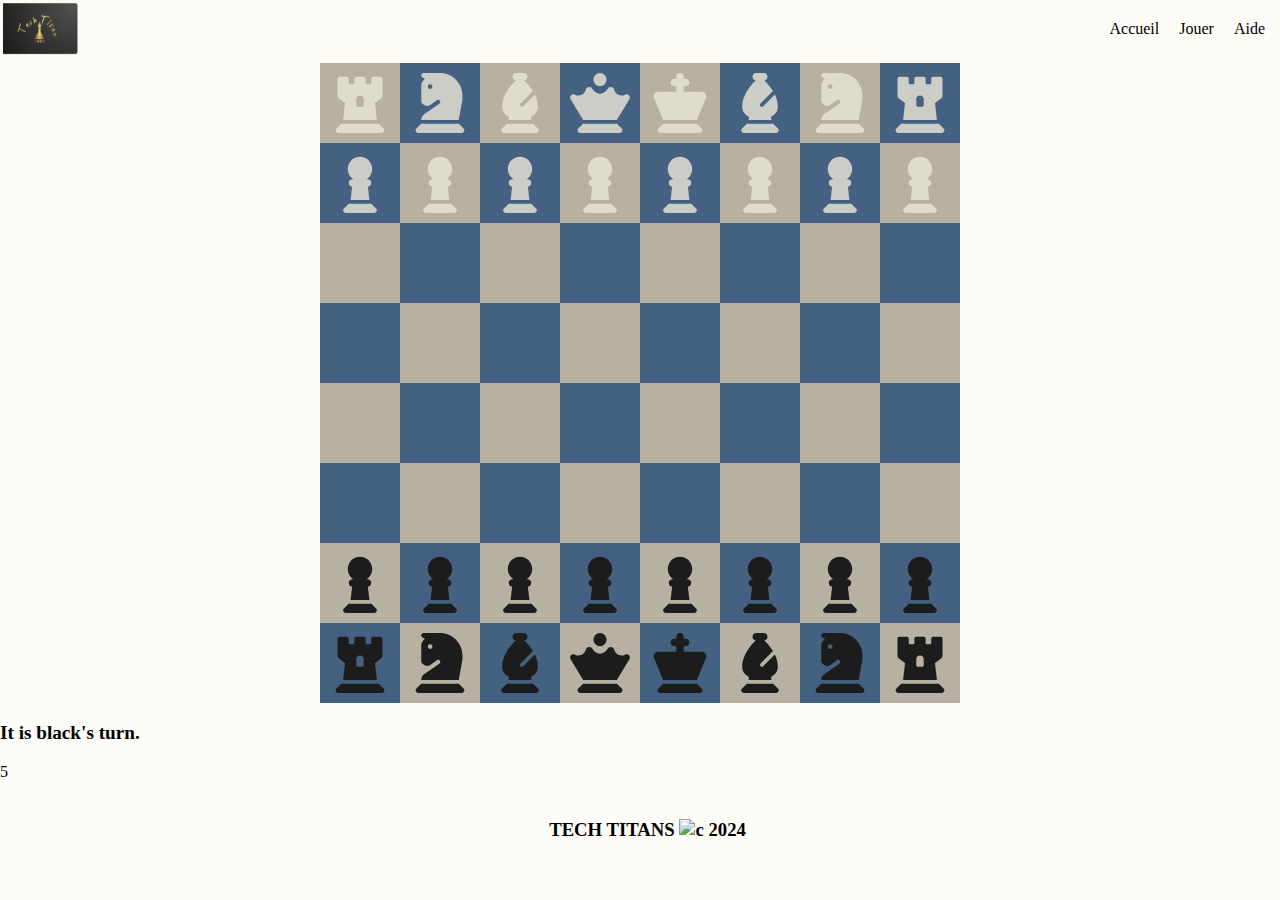
==== GAME/index.html @ 9e8c2971 "29/07/2024" ====
<!DOCTYPE html>
<html lang="en">
<head>
    <meta charset="UTF-8">
    <meta name="viewport" content="width=device-width, initial-scale=1.0">
    <link rel="stylesheet" href="style.css">
    <title>Échec</title>
</head>
<body>

<header>
    <img src="Logo.jpg" alt="logo">
    <nav>
        <ul>
            <li><a href="#">Accueil</a></li>
            <li><a href="#">Jouer</a></li>
            <li><a href="#">Aide</a></li>
        </ul>
    </nav>
</header>

<!-- Contenu de mon plateau d'échecs -->
<div id="gameBoard"></div>

<!-- Affiche à qui est le tour -->
<p class="turnbar">It is <span id="player"></span>'s turn.</p>
<!-- Affiche les mouvements du jeu -->
<p class="info-display" id="info-display"></p>
<!-- Les messages d'erreur s'il y en a -->5
<p class="err" id="err"></p>

<script src="plateau.js"></script>

<footer>
    <h3>TECH TITANS <img src="images/footer.jpg" alt="c"> 2024</h3>
</footer>

</body>
</html>
---- GAME/style.css ----
body {
    margin: 0;
    padding: 0;
    width: 100%;
    font-family: Cambria, Cochin, Georgia, Times, 'Times New Roman', serif;
    background-color: rgb(254, 252, 247);
}

header {
    padding: 0;
    display: flex;
    justify-content: space-between;
    align-items: center;
}

header img {
    padding: 3px;
    width: 75px;
}

nav {
    padding: 0 15px 0 9px;
    display: flex;
    justify-content: space-between;
    align-items: center;
}

nav ul {
    display: flex;
    gap: 20px;
}

nav ul li {
    list-style: none;
}

nav ul a {
    color: black;
    text-decoration: none;
    cursor: pointer;
    transition: color 0.5s, background-color 0.5s;
}

/* Chessboard styles */
h1 {
    margin-bottom: 60px;
    display: flex;
    justify-content: center;
}

p {
    font-size: larger;
    font-weight: bold;
}

#gameBoard {
    width: 640px;
    height: 640px;
    background-color: black;
    display: flex;
    flex-wrap: wrap;
    margin: 5px auto;
}

.square {
    height: 80px;
    width: 80px;
    position: relative;
}

.square svg {
    width: 60px;
    height: 60px;
    margin: 10px;
    position: relative;
    z-index: 9;
}

.beige {
    background-color: rgba(223, 217, 200, 0.816);
}

.brown {
    background-color: rgb(69, 97, 129);
}

.black {
    fill: rgb(28, 28, 28);
}

.white {
    fill: rgba(232, 227, 214, 0.826);
}


footer {
    display: flex;
    align-items: center;
    justify-content: center;
    padding-left: 15px;
}

footer img {
    width: 15px;
}
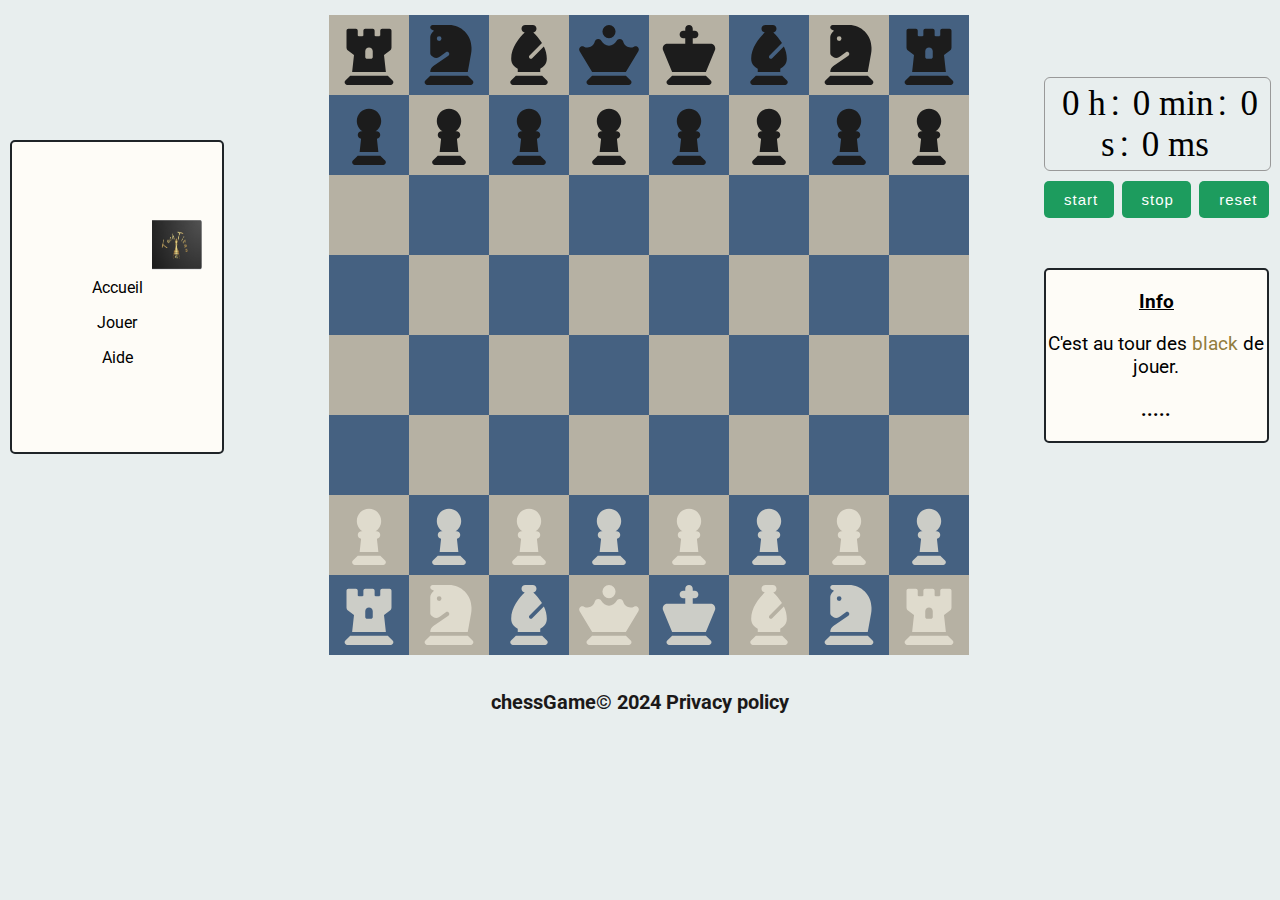
==== commit 911a98fc: "01/08/2024" ====
--- a/GAME/index.html
+++ b/GAME/index.html
@@ -4,36 +4,67 @@
     <meta charset="UTF-8">
     <meta name="viewport" content="width=device-width, initial-scale=1.0">
     <link rel="stylesheet" href="style.css">
+    <style>
+        @import url('https://fonts.googleapis.com/css2?family=Roboto:ital,wght@0,100;0,300;0,400;0,500;0,700;0,900;1,100;1,300;1,400;1,500;1,700;1,900&display=swap');
+        </style>
     <title>Échec</title>
 </head>
 <body>
+    <div class="container">
 
-<header>
-    <img src="Logo.jpg" alt="logo">
-    <nav>
-        <ul>
-            <li><a href="#">Accueil</a></li>
-            <li><a href="#">Jouer</a></li>
-            <li><a href="#">Aide</a></li>
-        </ul>
-    </nav>
-</header>
+        <!-- Menu de navigation à droite -->
+        <div class="gauche">
+            <img src="Logo.jpg" alt="logo">
 
-<!-- Contenu de mon plateau d'échecs -->
-<div id="gameBoard"></div>
+            <nav>
+                <ul>
+                    <li><a href="#">Accueil</a></li>
+                    <li><a href="#">Jouer</a></li>
+                    <li><a href="#">Aide</a></li>
+                </ul>
+            </nav>
+        </div>
+        
 
-<!-- Affiche à qui est le tour -->
-<p class="turnbar">It is <span id="player"></span>'s turn.</p>
-<!-- Affiche les mouvements du jeu -->
-<p class="info-display" id="info-display"></p>
-<!-- Les messages d'erreur s'il y en a -->5
-<p class="err" id="err"></p>
+        <!-- Section principale -->
+        <div class="main-content">
+            
+            <div id="gameBoard"></div>
+        </div>
 
-<script src="plateau.js"></script>
+        <!-- Chronomètre à gauche -->
+        <aside class="sidebar">
+            <div class="timer">
+                <div class="tim">
+                    <span>0 h</span>:
+                    <span>0 min</span>:
+                    <span>0 s</span>:
+                    <span>0 ms</span>
+                </div>
+                <div class="controle">
+                    <button id="star" onclick="start()">start</button>
+                    <button id="stop" onclick="stop()">stop</button>
+                    <button id="reset" onclick="reset()">reset</button>
+                </div>
+            </div>
 
-<footer>
-    <h3>TECH TITANS <img src="images/footer.jpg" alt="c"> 2024</h3>
-</footer>
+            <div class="info">
+                <p id="info1">Info</p>
+                <p class="turnbar">C'est au tour des <span id="player"></span> de jouer.</p>
+                <p class="info-display" id="info-display">.....</p>
+            </div>
+        </aside>
 
+        
+    </div>
+
+    <script src="plateau.js"></script>
+    <script src="chronometre/script.js"></script>
+
+    <footer>
+        <section>
+            <p class="C">chessGame<span>&copy;</span> 2024 Privacy policy</p> 
+        </section>
+    </footer>
 </body>
 </html>
--- a/GAME/style.css
+++ b/GAME/style.css
@@ -2,22 +2,170 @@
     margin: 0;
     padding: 0;
     width: 100%;
-    font-family: Cambria, Cochin, Georgia, Times, 'Times New Roman', serif;
+    font-family: "Roboto" , sans-serif;
+    background-color: rgb(232, 238, 238);
+}
+
+.container {
+    display: flex;
+    flex-wrap: nowrap;
+    justify-content: space-between;
+    padding: 10px;
+    gap: 5px;
+}
+/*******************************************************************/
+.info{
     background-color: rgb(254, 252, 247);
-}
-
-header {
+    border: 2px solid #1f2428;
+    border-radius: 5px;
+}
+
+.turbar {
+    font-weight: lighter;
+}
+
+.sidebar {
+    width: 20%;
+    height: 200px;
+    background-color:rgb(232, 238, 238);
+    display: flex;
+    flex-direction: column;
+    justify-content: center;
+    gap:50px;
+    padding: 20px;
+    text-align: center;
+    border-right: 5px solid #b9c9d1;
+    border-radius: 1px;
+    position: relative;
+    top: 130px;
+}
+
+#info1 {
+    text-decoration: underline  ;
+}
+
+#timer {
+    font-size: 24px;
+    font-weight: bold;
+    background-color: #6498b0;
+    border: 2px solid #1f2428;
+    background-color: white;
+    padding: 10px;
+    border-radius: 6px;
+    width: 400px;
+    text-align: center;
+}
+
+.tim{
+    margin: auto;
+    width: 100%;
+    border: 1px solid #999;
+    border-radius: 6px;
+    padding:5px 0;
+    text-align: center;
+    font-weight: 400;
+    font-size: 35px;
+    margin-bottom: 10px;
+}
+.tim span{
+    font-family: "Dancing Script", cursive;
+    padding: 5px;
+
+}
+.controle{
+    display: flex;
+    width: 100%;
+    justify-content: space-between;
+}
+button{
+    background-color: #1d9c5e;
+    color: white;
+    font-size: 15px;
+    padding: 10px 20px;
+    border-radius: 5px;
+    width: 31%; 
+    border: 0;
+    letter-spacing: 1px;
+    transition: 0.5s;
+    cursor: pointer;
+    
+}
+button:hover{
+    transform: scale(0.9);
+}
+#player{
+    color:#927d3d;
+}
+
+.info-display {
+    font-size: larger;
+    font-weight: bold;
+    margin-bottom: 20px;
+}
+/*************************************************************************/
+
+.gauche {
+    
+    height:30vh;
+    width: 20%;
+    background-color: rgb(254, 252, 247);
+    margin-top: 130px;
+    padding: 20px;
+    display: flex;
+    flex-direction: column;
+    justify-content: center;
+    text-align: center;
+    border: 2px solid #1f2428;
+    border-radius: 5px;
+}
+
+img {
+    display: inline;
+    max-width: 50px;;
+    margin-left:120px;
+    height: 50px;
+    
+}
+
+ul {
+    list-style-type: none;
+    margin: 0;
     padding: 0;
-    display: flex;
-    justify-content: space-between;
-    align-items: center;
-}
-
-header img {
-    padding: 3px;
-    width: 75px;
-}
-
+    width: 100%;
+}
+
+li a {
+    display: block;
+    color: #000;
+    padding: 8px 16px;
+    text-decoration: none;
+}
+
+li a:hover {
+    background-color: #555;
+    color: white;
+}
+
+
+/***********************************************************************/
+.main-content {
+    flex: 2;
+    text-align: center;
+}
+
+
+
+.turnbar {
+    font-size: larger;
+    color:#000;
+    font-weight:400;
+    margin-bottom: 20px;
+}
+
+
+
+
+/*
 nav {
     padding: 0 15px 0 9px;
     display: flex;
@@ -40,7 +188,7 @@
     cursor: pointer;
     transition: color 0.5s, background-color 0.5s;
 }
-
+*/
 /* Chessboard styles */
 h1 {
     margin-bottom: 60px;
@@ -59,7 +207,9 @@
     background-color: black;
     display: flex;
     flex-wrap: wrap;
-    margin: 5px auto;
+    margin: 5px;
+    margin-left:100px;
+    margin-right:50px;
 }
 
 .square {
@@ -73,6 +223,26 @@
     height: 60px;
     margin: 10px;
     position: relative;
+    z-index: -9;
+}
+
+path {
+    position: relative;
+    z-index: -10;
+}
+
+/*
+.square .piece {
+    width: 50px;
+    height: 50px;
+    padding: 5px;
+    margin: 3px;
+    position: relative;
+    z-index: 9;
+}*/
+
+.piece {
+    position: relative;
     z-index: 9;
 }
 
@@ -92,14 +262,13 @@
     fill: rgba(232, 227, 214, 0.826);
 }
 
-
-footer {
-    display: flex;
-    align-items: center;
-    justify-content: center;
-    padding-left: 15px;
-}
-
-footer img {
-    width: 15px;
-}
+footer{
+    background-color: (254, 252, 247);
+    text-align: center;
+    color:rgb(27, 25, 25);
+    font-weight: lighter;
+}
+
+.C{
+    font-size:20px;
+}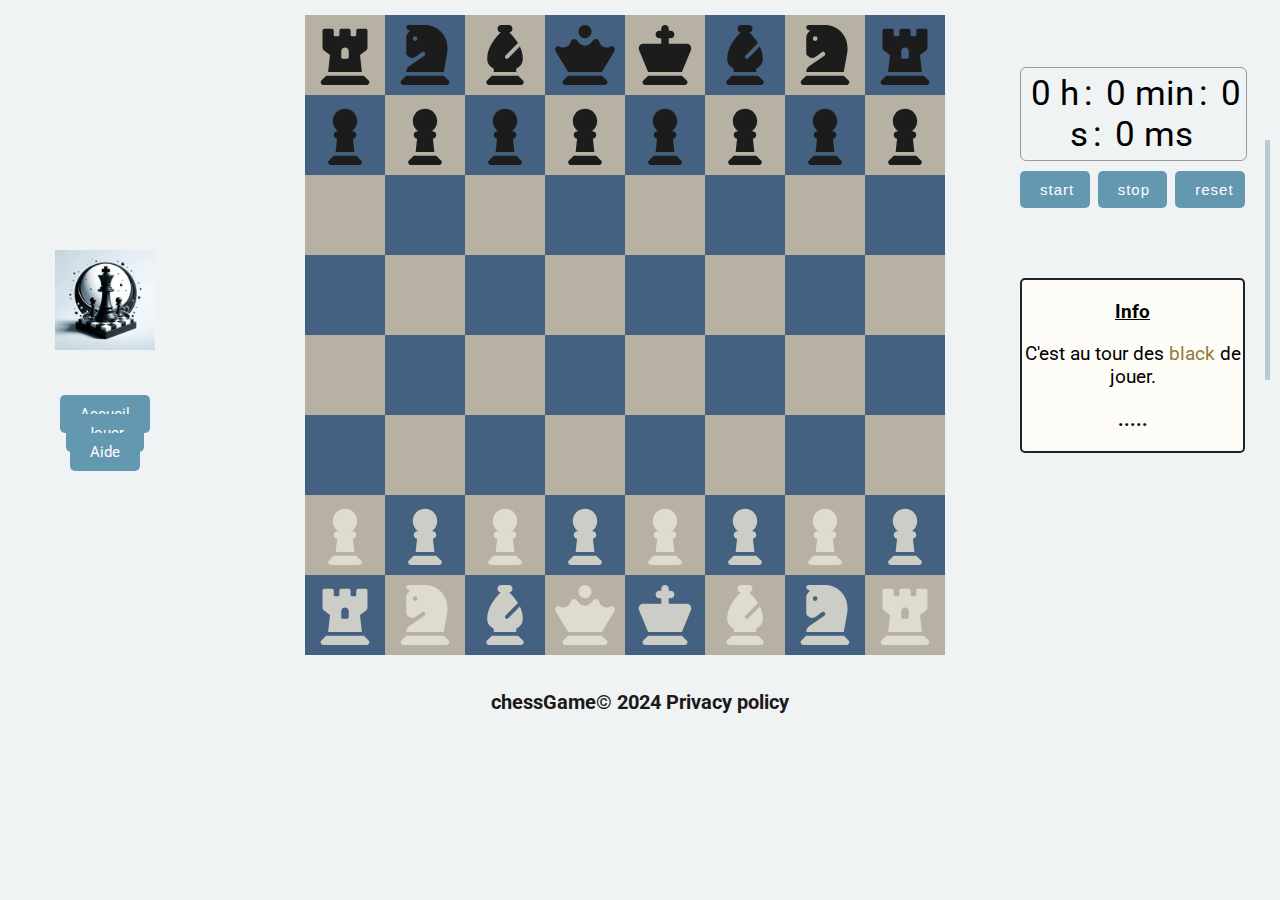
==== commit 6dfaf538: "01/08/2024" ====
--- a/GAME/index.html
+++ b/GAME/index.html
@@ -6,7 +6,7 @@
     <link rel="stylesheet" href="style.css">
     <style>
         @import url('https://fonts.googleapis.com/css2?family=Roboto:ital,wght@0,100;0,300;0,400;0,500;0,700;0,900;1,100;1,300;1,400;1,500;1,700;1,900&display=swap');
-        </style>
+    </style>
     <title>Échec</title>
 </head>
 <body>
@@ -14,21 +14,25 @@
 
         <!-- Menu de navigation à droite -->
         <div class="gauche">
-            <img src="Logo.jpg" alt="logo">
 
-            <nav>
-                <ul>
-                    <li><a href="#">Accueil</a></li>
-                    <li><a href="#">Jouer</a></li>
-                    <li><a href="#">Aide</a></li>
-                </ul>
-            </nav>
+            <div id="logo">
+                <img src="x.jpg" alt="logo">
+            </div>
+            
+            <div id="menu">
+                <nav>
+                    <ul>
+                        <li><a href="#">Accueil</a></li>
+                        <li><a href="#">Jouer</a></li>
+                        <li><a href="#">Aide</a></li>
+                    </ul>
+                </nav>
+            </div>
+            
         </div>
-        
 
         <!-- Section principale -->
         <div class="main-content">
-            
             <div id="gameBoard"></div>
         </div>
 
@@ -55,16 +59,15 @@
             </div>
         </aside>
 
-        
     </div>
 
     <script src="plateau.js"></script>
-    <script src="chronometre/script.js"></script>
 
     <footer>
         <section>
             <p class="C">chessGame<span>&copy;</span> 2024 Privacy policy</p> 
-        </section>
+        </section>    
     </footer>
+
 </body>
 </html>
--- a/GAME/style.css
+++ b/GAME/style.css
@@ -3,7 +3,7 @@
     padding: 0;
     width: 100%;
     font-family: "Roboto" , sans-serif;
-    background-color: rgb(232, 238, 238);
+    background-color: rgb(240, 243, 243);
 }
 
 .container {
@@ -13,6 +13,7 @@
     padding: 10px;
     gap: 5px;
 }
+    
 /*******************************************************************/
 .info{
     background-color: rgb(254, 252, 247);
@@ -27,11 +28,11 @@
 .sidebar {
     width: 20%;
     height: 200px;
-    background-color:rgb(232, 238, 238);
+    background-color:rgb(240, 243, 243);;
     display: flex;
     flex-direction: column;
     justify-content: center;
-    gap:50px;
+    gap:70px;
     padding: 20px;
     text-align: center;
     border-right: 5px solid #b9c9d1;
@@ -67,18 +68,21 @@
     font-size: 35px;
     margin-bottom: 10px;
 }
+
 .tim span{
-    font-family: "Dancing Script", cursive;
+    font-family: "Roboto", cursive;
     padding: 5px;
 
 }
+
 .controle{
     display: flex;
     width: 100%;
     justify-content: space-between;
 }
+
 button{
-    background-color: #1d9c5e;
+    background-color: #6498b0;
     color: white;
     font-size: 15px;
     padding: 10px 20px;
@@ -88,10 +92,10 @@
     letter-spacing: 1px;
     transition: 0.5s;
     cursor: pointer;
-    
 }
 button:hover{
     transform: scale(0.9);
+    background-color: #1d9c5e;
 }
 #player{
     color:#927d3d;
@@ -102,29 +106,24 @@
     font-weight: bold;
     margin-bottom: 20px;
 }
+
 /*************************************************************************/
-
 .gauche {
-    
-    height:30vh;
+    height:50vh;
     width: 20%;
-    background-color: rgb(254, 252, 247);
-    margin-top: 130px;
+    background-color:rgb(240, 243, 243);;
+    margin-top: 100px;
     padding: 20px;
     display: flex;
     flex-direction: column;
+    gap: 50px;
     justify-content: center;
     text-align: center;
-    border: 2px solid #1f2428;
-    border-radius: 5px;
-}
-
-img {
-    display: inline;
-    max-width: 50px;;
-    margin-left:120px;
-    height: 50px;
-    
+}
+
+img  {
+    max-width: 100px;
+    height: 100px;
 }
 
 ul {
@@ -135,9 +134,16 @@
 }
 
 li a {
-    display: block;
-    color: #000;
-    padding: 8px 16px;
+    background-color:#6498b0;
+    color: white;
+    font-size: 15px;
+    margin: 0px;
+    padding: 10px 20px;
+    border-radius: 5px;
+    width: 31%; 
+    border: 0;
+    transition: 0.5s;
+    cursor: pointer;
     text-decoration: none;
 }
 
@@ -152,8 +158,6 @@
     flex: 2;
     text-align: center;
 }
-
-
 
 .turnbar {
     font-size: larger;
@@ -162,34 +166,6 @@
     margin-bottom: 20px;
 }
 
-
-
-
-/*
-nav {
-    padding: 0 15px 0 9px;
-    display: flex;
-    justify-content: space-between;
-    align-items: center;
-}
-
-nav ul {
-    display: flex;
-    gap: 20px;
-}
-
-nav ul li {
-    list-style: none;
-}
-
-nav ul a {
-    color: black;
-    text-decoration: none;
-    cursor: pointer;
-    transition: color 0.5s, background-color 0.5s;
-}
-*/
-/* Chessboard styles */
 h1 {
     margin-bottom: 60px;
     display: flex;
